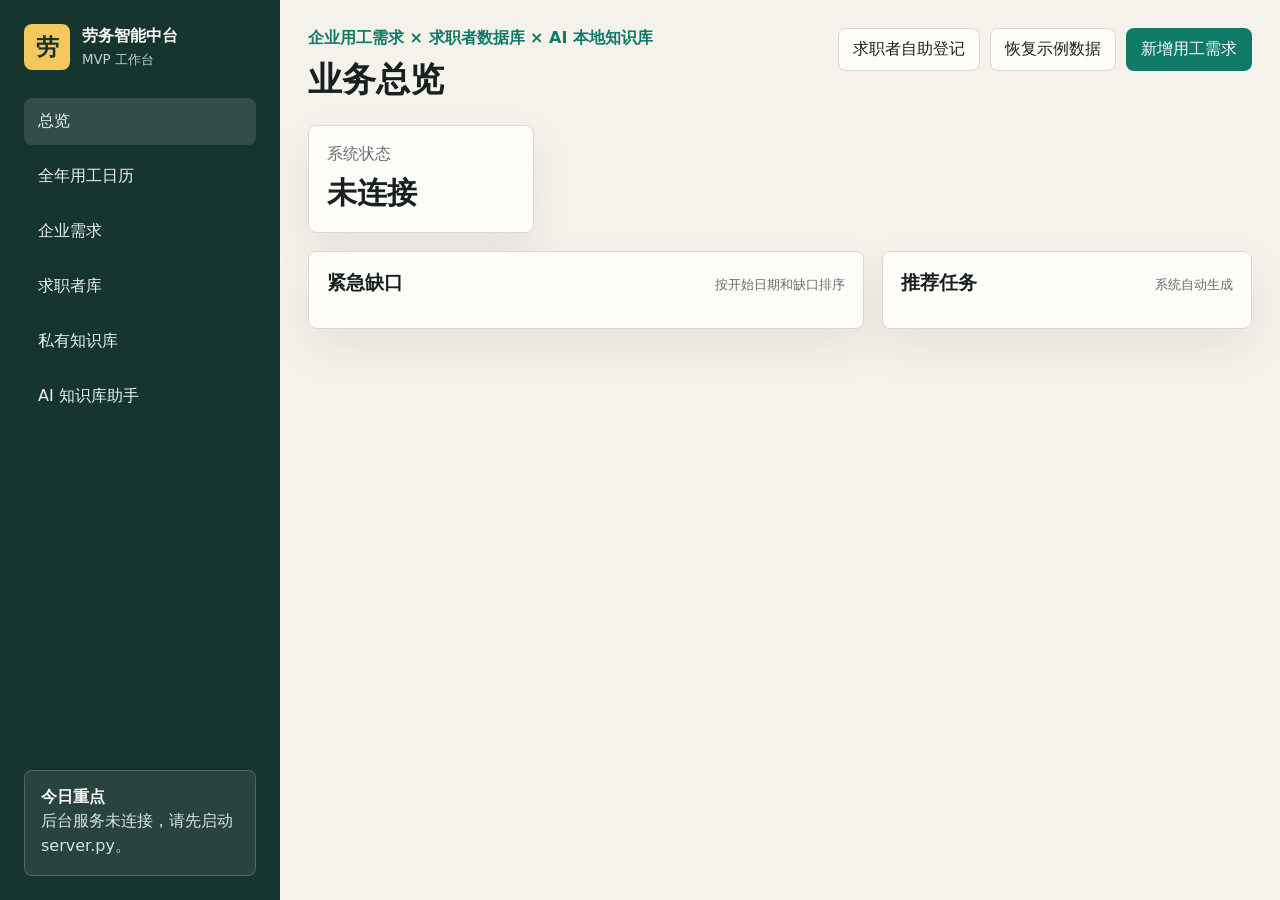
==== index.html @ 11613bfa "Add private knowledge base phase one and two" ====
<!doctype html>
<html lang="zh-CN">
<head>
  <meta charset="utf-8">
  <meta name="viewport" content="width=device-width, initial-scale=1">
  <title>劳务中介智能客户服务系统 MVP</title>
  <link rel="stylesheet" href="styles.css">
</head>
<body>
  <aside class="sidebar">
    <div class="brand">
      <span class="brand-mark">劳</span>
      <div>
        <strong>劳务智能中台</strong>
        <small>MVP 工作台</small>
      </div>
    </div>
    <nav class="nav" aria-label="主导航">
      <button class="nav-item active" data-view="dashboard">总览</button>
      <button class="nav-item" data-view="calendar">全年用工日历</button>
      <button class="nav-item" data-view="demands">企业需求</button>
      <button class="nav-item" data-view="workers">求职者库</button>
      <button class="nav-item" data-view="knowledge">私有知识库</button>
      <button class="nav-item" data-view="assistant">AI 知识库助手</button>
    </nav>
    <div class="side-note">
      <strong>今日重点</strong>
      <p id="sideSummary">正在整理业务数据...</p>
    </div>
  </aside>

  <main class="app">
    <header class="topbar">
      <div>
        <p class="eyebrow">企业用工需求 × 求职者数据库 × AI 本地知识库</p>
        <h1 id="pageTitle">业务总览</h1>
      </div>
      <div class="top-actions">
        <a class="ghost link-button" href="applicant.html" target="_blank">求职者自助登记</a>
        <button class="ghost" id="resetDemo">恢复示例数据</button>
        <button class="primary" data-open-modal="demandModal">新增用工需求</button>
      </div>
    </header>

    <section class="view active" id="dashboard">
      <div class="metrics" id="metrics"></div>
      <div class="layout two-col">
        <section class="panel">
          <div class="panel-head">
            <h2>紧急缺口</h2>
            <span>按开始日期和缺口排序</span>
          </div>
          <div id="urgentList" class="list"></div>
        </section>
        <section class="panel">
          <div class="panel-head">
            <h2>推荐任务</h2>
            <span>系统自动生成</span>
          </div>
          <div id="taskList" class="list"></div>
        </section>
      </div>
    </section>

    <section class="view" id="calendar">
      <div class="toolbar">
        <label>
          年份
          <select id="yearSelect"></select>
        </label>
        <label>
          企业
          <select id="companyFilter"></select>
        </label>
        <label>
          用工类型
          <select id="typeFilter">
            <option value="all">全部</option>
            <option value="长期工">长期工</option>
            <option value="短期工">短期工</option>
            <option value="日结工">日结工</option>
            <option value="季节工">季节工</option>
          </select>
        </label>
      </div>
      <div class="calendar-grid" id="calendarGrid"></div>
    </section>

    <section class="view" id="demands">
      <div class="toolbar split">
        <input id="demandSearch" type="search" placeholder="搜索企业、岗位、地点">
        <button class="primary" data-open-modal="demandModal">新增用工需求</button>
      </div>
      <div class="table-wrap">
        <table>
          <thead>
            <tr>
              <th>企业</th>
              <th>岗位</th>
              <th>时间</th>
              <th>人数</th>
              <th>缺口</th>
              <th>薪资</th>
              <th>状态</th>
              <th>推荐</th>
            </tr>
          </thead>
          <tbody id="demandTable"></tbody>
        </table>
      </div>
    </section>

    <section class="view" id="workers">
      <div class="toolbar split">
        <input id="workerSearch" type="search" placeholder="搜索姓名、标签、地区">
        <button class="primary" data-open-modal="workerModal">新增求职者</button>
      </div>
      <div class="worker-grid" id="workerGrid"></div>
    </section>

    <section class="view" id="knowledge">
      <div class="toolbar split">
        <input id="knowledgeSearch" type="search" placeholder="搜索企业规则、岗位、求职者画像、标签">
        <button class="ghost" id="rebuildKnowledge">重建知识库索引</button>
      </div>
      <div class="metrics" id="knowledgeMetrics"></div>
      <div class="layout two-col">
        <section class="panel">
          <div class="panel-head">
            <h2>知识条目</h2>
            <span>由企业需求、求职者登记、业务维护自动沉淀</span>
          </div>
          <div id="knowledgeList" class="list"></div>
        </section>
        <section class="panel">
          <div class="panel-head">
            <h2>半智能洞察</h2>
            <span>不用大模型，基于规则自动生成</span>
          </div>
          <div id="insightList" class="knowledge"></div>
        </section>
      </div>
    </section>

    <section class="view" id="assistant">
      <div class="assistant-layout">
        <section class="panel chat-panel">
          <div class="panel-head">
            <h2>AI 本地知识库助手</h2>
            <span>原型版：基于本地业务数据回答</span>
          </div>
          <div class="quick-prompts">
            <button data-question="下个月有哪些企业缺短期工？">下个月短期工</button>
            <button data-question="哪些岗位适合暑假工？">暑假工岗位</button>
            <button data-question="哪些求职者适合夜班岗位？">夜班人选</button>
            <button data-question="帮我生成一段招聘文案">招聘文案</button>
          </div>
          <div class="chat-log" id="chatLog"></div>
          <form class="chat-form" id="chatForm">
            <input id="chatInput" autocomplete="off" placeholder="例如：张三适合推荐到哪个企业？">
            <button class="primary" type="submit">询问</button>
          </form>
        </section>
        <section class="panel">
          <div class="panel-head">
            <h2>知识库摘要</h2>
            <span>自动从业务数据生成</span>
          </div>
          <div id="knowledgeSummary" class="knowledge"></div>
        </section>
      </div>
    </section>
  </main>

  <dialog id="demandModal">
    <form method="dialog" class="modal-card" id="demandForm">
      <header>
        <h2>新增企业用工需求</h2>
        <button type="button" data-close-modal="demandModal" class="icon-btn" aria-label="关闭">×</button>
      </header>
      <div class="form-grid">
        <label>企业名称<input name="company" required placeholder="如：华东电子厂"></label>
        <label>岗位名称<input name="role" required placeholder="如：包装工"></label>
        <label>用工类型<select name="type"><option>长期工</option><option>短期工</option><option>日结工</option><option>季节工</option></select></label>
        <label>工作地点<input name="location" required placeholder="如：苏州昆山"></label>
        <label>开始日期<input name="start" type="date" required></label>
        <label>结束日期<input name="end" type="date"></label>
        <label>需求人数<input name="headcount" type="number" min="1" required value="20"></label>
        <label>已报名<input name="signed" type="number" min="0" value="0"></label>
        <label>薪资<input name="salary" required placeholder="如：22元/小时"></label>
        <label>年龄要求<input name="age" placeholder="如：18-45岁"></label>
      </div>
      <label>岗位要求与备注<textarea name="notes" placeholder="夜班、住宿、体检、集合地点等"></textarea></label>
      <footer>
        <button type="button" data-close-modal="demandModal" class="ghost">取消</button>
        <button class="primary" value="default">保存需求</button>
      </footer>
    </form>
  </dialog>

  <dialog id="workerModal">
    <form method="dialog" class="modal-card" id="workerForm">
      <header>
        <h2>新增求职者</h2>
        <button type="button" data-close-modal="workerModal" class="icon-btn" aria-label="关闭">×</button>
      </header>
      <div class="form-grid">
        <label>姓名<input name="name" required></label>
        <label>手机号<input name="phone" placeholder="求职者联系电话"></label>
        <label>性别<select name="gender"><option value="">未填写</option><option>男</option><option>女</option></select></label>
        <label>年龄<input name="age" type="number" min="16" max="65"></label>
        <label>所在地区<input name="location" required></label>
        <label>可到岗时间<input name="available" required placeholder="如：现在可到岗"></label>
        <label>期望岗位<input name="expectedRole" placeholder="如：普工、质检、注塑"></label>
        <label>期望周期<select name="period"><option>长期稳定</option><option>1-3个月</option><option>7-15天</option><option>暑假工</option><option>周末兼职</option></select></label>
        <label>期望薪资<input name="salary" placeholder="如：6000以上"></label>
        <label>稳定性评分<input name="score" type="number" min="0" max="100" value="80"></label>
      </div>
      <label>技能/偏好标签<textarea name="tags" placeholder="用逗号分隔，如：电子厂经验, 接受夜班, 需要住宿"></textarea></label>
      <label>备注<textarea name="note" placeholder="例如：不接受夜班、需要住宿、可周结等"></textarea></label>
      <footer>
        <button type="button" data-close-modal="workerModal" class="ghost">取消</button>
        <button class="primary" value="default">保存求职者</button>
      </footer>
    </form>
  </dialog>

  <script src="app.js"></script>
</body>
</html>
---- styles.css ----
:root {
  --bg: #f5f2eb;
  --surface: #fffdfa;
  --surface-2: #f0f6f4;
  --ink: #18211f;
  --muted: #63706b;
  --line: #ded8ca;
  --primary: #0f7a68;
  --primary-2: #0b5d50;
  --accent: #c7502c;
  --good: #16804f;
  --warn: #b76b12;
  --danger: #b33434;
  --shadow: 0 18px 45px rgba(24, 33, 31, .08);
}

* {
  box-sizing: border-box;
}

body {
  margin: 0;
  min-height: 100vh;
  display: grid;
  grid-template-columns: 280px 1fr;
  color: var(--ink);
  background: var(--bg);
  font-family: "Microsoft YaHei", "PingFang SC", system-ui, sans-serif;
}

button,
input,
select,
textarea {
  font: inherit;
}

button {
  cursor: pointer;
}

.sidebar {
  min-height: 100vh;
  padding: 24px;
  background: #17352f;
  color: #f8fbf8;
  display: flex;
  flex-direction: column;
  gap: 28px;
  position: sticky;
  top: 0;
}

.brand {
  display: flex;
  gap: 12px;
  align-items: center;
}

.brand-mark {
  width: 46px;
  height: 46px;
  border-radius: 8px;
  display: grid;
  place-items: center;
  background: #f6c75b;
  color: #17352f;
  font-weight: 800;
  font-size: 23px;
}

.brand strong,
.brand small {
  display: block;
}

.brand small {
  margin-top: 4px;
  color: #bed2cc;
}

.nav {
  display: grid;
  gap: 8px;
}

.nav-item {
  border: 0;
  border-radius: 8px;
  padding: 13px 14px;
  color: #e9f2ef;
  background: transparent;
  text-align: left;
}

.nav-item.active,
.nav-item:hover {
  background: rgba(255, 255, 255, .12);
}

.side-note {
  margin-top: auto;
  padding: 16px;
  border: 1px solid rgba(255, 255, 255, .18);
  border-radius: 8px;
  background: rgba(255, 255, 255, .08);
}

.side-note p {
  color: #d6e5e0;
  line-height: 1.6;
  margin-bottom: 0;
}

.app {
  padding: 28px;
  min-width: 0;
}

.topbar {
  display: flex;
  justify-content: space-between;
  align-items: flex-start;
  gap: 16px;
  margin-bottom: 22px;
}

.eyebrow {
  color: var(--primary);
  font-weight: 700;
  margin: 0 0 8px;
}

h1,
h2,
p {
  margin-top: 0;
}

h1 {
  margin-bottom: 0;
  font-size: 34px;
}

h2 {
  font-size: 19px;
  margin-bottom: 0;
}

.top-actions,
.toolbar,
.quick-prompts,
.chat-form,
.split {
  display: flex;
  gap: 10px;
  align-items: center;
  flex-wrap: wrap;
}

.primary,
.ghost,
.quick-prompts button,
.icon-btn {
  border: 1px solid transparent;
  border-radius: 8px;
  padding: 10px 14px;
  min-height: 42px;
}

a.link-button {
  display: inline-flex;
  align-items: center;
  text-decoration: none;
}

.primary {
  background: var(--primary);
  color: white;
}

.primary:hover {
  background: var(--primary-2);
}

.ghost,
.quick-prompts button {
  background: var(--surface);
  color: var(--ink);
  border-color: var(--line);
}

.icon-btn {
  width: 40px;
  padding: 0;
  font-size: 24px;
  background: transparent;
}

.view {
  display: none;
}

.view.active {
  display: block;
}

.metrics {
  display: grid;
  grid-template-columns: repeat(4, minmax(150px, 1fr));
  gap: 14px;
  margin-bottom: 18px;
}

.metric,
.panel,
.month-card,
.worker-card {
  background: var(--surface);
  border: 1px solid var(--line);
  border-radius: 8px;
  box-shadow: var(--shadow);
}

.metric {
  padding: 18px;
}

.metric span {
  color: var(--muted);
}

.metric strong {
  display: block;
  margin-top: 8px;
  font-size: 30px;
}

.layout.two-col,
.assistant-layout {
  display: grid;
  grid-template-columns: 1.2fr .8fr;
  gap: 18px;
}

.panel {
  padding: 18px;
}

.panel-head {
  display: flex;
  justify-content: space-between;
  gap: 12px;
  align-items: baseline;
  margin-bottom: 14px;
}

.panel-head span {
  color: var(--muted);
  font-size: 13px;
}

.list {
  display: grid;
  gap: 10px;
}

.item {
  display: grid;
  gap: 7px;
  padding: 12px;
  border: 1px solid var(--line);
  border-radius: 8px;
  background: #fff;
}

.item-top,
.item-meta {
  display: flex;
  justify-content: space-between;
  gap: 10px;
  align-items: center;
}

.item-meta {
  color: var(--muted);
  font-size: 13px;
  flex-wrap: wrap;
}

.badge {
  display: inline-flex;
  align-items: center;
  min-height: 26px;
  padding: 3px 8px;
  border-radius: 999px;
  background: var(--surface-2);
  color: var(--primary-2);
  font-size: 12px;
  font-weight: 700;
  white-space: nowrap;
}

.badge.warn {
  background: #fff3df;
  color: var(--warn);
}

.badge.danger {
  background: #ffe9e9;
  color: var(--danger);
}

.toolbar {
  margin-bottom: 16px;
}

.toolbar label {
  color: var(--muted);
  display: grid;
  gap: 6px;
}

input,
select,
textarea {
  width: 100%;
  border: 1px solid var(--line);
  border-radius: 8px;
  background: #fff;
  padding: 10px 12px;
  color: var(--ink);
}

textarea {
  min-height: 92px;
  resize: vertical;
}

.split {
  justify-content: space-between;
}

.split input {
  max-width: 420px;
}

.calendar-grid {
  display: grid;
  grid-template-columns: repeat(4, minmax(220px, 1fr));
  gap: 14px;
}

.month-card {
  padding: 14px;
  min-height: 185px;
}

.month-title {
  display: flex;
  justify-content: space-between;
  color: var(--primary-2);
  font-weight: 800;
  margin-bottom: 10px;
}

.mini-demand {
  border-left: 4px solid var(--primary);
  padding: 8px 8px 8px 10px;
  background: #f7faf8;
  border-radius: 6px;
  margin-bottom: 8px;
}

.mini-demand strong,
.mini-demand span {
  display: block;
}

.mini-demand span {
  color: var(--muted);
  font-size: 12px;
  margin-top: 4px;
}

.table-wrap {
  overflow: auto;
  background: var(--surface);
  border: 1px solid var(--line);
  border-radius: 8px;
  box-shadow: var(--shadow);
}

table {
  width: 100%;
  border-collapse: collapse;
  min-width: 880px;
}

th,
td {
  padding: 14px 12px;
  border-bottom: 1px solid var(--line);
  text-align: left;
  vertical-align: top;
}

th {
  background: #f2eee3;
  color: #4d5b56;
  font-size: 13px;
}

tr:last-child td {
  border-bottom: 0;
}

.worker-grid {
  display: grid;
  grid-template-columns: repeat(3, minmax(220px, 1fr));
  gap: 14px;
}

.worker-card {
  padding: 16px;
}

.worker-card h3 {
  margin: 0 0 8px;
}

.tags {
  display: flex;
  flex-wrap: wrap;
  gap: 6px;
  margin-top: 12px;
}

.chat-panel {
  min-height: 610px;
  display: flex;
  flex-direction: column;
}

.chat-log {
  flex: 1;
  min-height: 330px;
  display: grid;
  align-content: start;
  gap: 12px;
  padding: 12px;
  border: 1px solid var(--line);
  border-radius: 8px;
  background: #fbf8ef;
  overflow: auto;
}

.bubble {
  max-width: 86%;
  padding: 12px;
  border-radius: 8px;
  background: #fff;
  white-space: pre-wrap;
  line-height: 1.65;
}

.bubble.user {
  justify-self: end;
  background: #dff1ec;
}

.chat-form {
  margin-top: 12px;
}

.chat-form input {
  flex: 1;
}

.knowledge {
  display: grid;
  gap: 12px;
}

.knowledge-block {
  padding: 12px;
  border: 1px solid var(--line);
  border-radius: 8px;
  background: #fff;
}

.knowledge-block strong {
  display: block;
  margin-bottom: 8px;
}

dialog {
  border: 0;
  padding: 0;
  background: transparent;
}

dialog::backdrop {
  background: rgba(20, 29, 27, .45);
}

.modal-card {
  width: min(760px, calc(100vw - 24px));
  padding: 20px;
  background: var(--surface);
  border-radius: 8px;
  box-shadow: 0 24px 80px rgba(0, 0, 0, .28);
}

.public-page {
  display: block;
  min-height: 100vh;
  background: linear-gradient(180deg, #f4f8f5 0%, #f5f2eb 100%);
}

.public-shell {
  width: min(980px, calc(100vw - 32px));
  margin: 0 auto;
  padding: 36px 0 48px;
}

.public-hero {
  display: grid;
  grid-template-columns: 1.1fr .9fr;
  gap: 28px;
  align-items: end;
  margin-bottom: 22px;
}

.public-hero h1 {
  font-size: 36px;
  margin-bottom: 10px;
}

.public-hero p {
  color: var(--muted);
  line-height: 1.7;
  margin-bottom: 0;
}

.public-card {
  background: var(--surface);
  border: 1px solid var(--line);
  border-radius: 8px;
  box-shadow: var(--shadow);
  padding: 22px;
}

.public-form {
  display: grid;
  gap: 18px;
}

.public-form label {
  display: grid;
  gap: 7px;
  color: var(--muted);
}

.public-actions {
  display: flex;
  gap: 12px;
  align-items: center;
  justify-content: flex-end;
}

.success-box {
  display: none;
  padding: 16px;
  border-radius: 8px;
  background: #e5f5ec;
  color: #0d5b38;
  line-height: 1.7;
}

.success-box.show {
  display: block;
}

.modal-card header,
.modal-card footer {
  display: flex;
  justify-content: space-between;
  align-items: center;
  gap: 12px;
}

.modal-card footer {
  justify-content: flex-end;
  margin-top: 18px;
}

.form-grid {
  display: grid;
  grid-template-columns: repeat(2, 1fr);
  gap: 12px;
  margin: 16px 0;
}

.form-grid label,
.modal-card > label {
  display: grid;
  gap: 6px;
  color: var(--muted);
}

@media (max-width: 1100px) {
  body {
    grid-template-columns: 1fr;
  }

  .sidebar {
    min-height: auto;
    position: static;
  }

  .nav {
    grid-template-columns: repeat(5, minmax(120px, 1fr));
    overflow: auto;
  }

  .metrics,
  .calendar-grid,
  .worker-grid,
  .layout.two-col,
  .assistant-layout {
    grid-template-columns: repeat(2, minmax(0, 1fr));
  }
}

@media (max-width: 720px) {
  .app,
  .sidebar {
    padding: 18px;
  }

  .topbar,
  .public-hero,
  .layout.two-col,
  .assistant-layout,
  .metrics,
  .calendar-grid,
  .worker-grid,
  .form-grid {
    grid-template-columns: 1fr;
    display: grid;
  }

  .top-actions,
  .split,
  .chat-form {
    align-items: stretch;
  }

  h1 {
    font-size: 27px;
  }
}
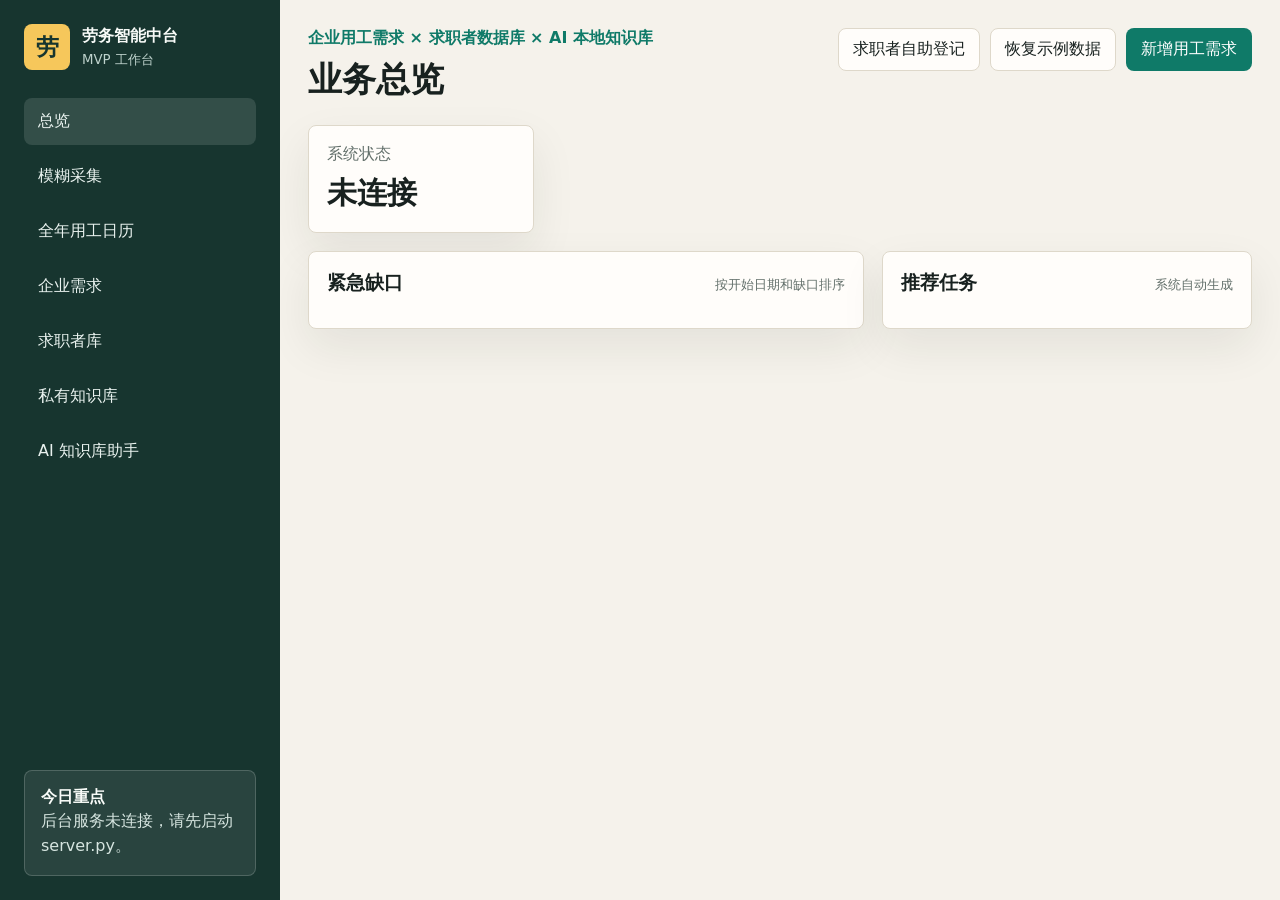
==== commit a635edda: "Add fuzzy demand collection workflow" ====
--- a/index.html
+++ b/index.html
@@ -17,6 +17,7 @@
     </div>
     <nav class="nav" aria-label="主导航">
       <button class="nav-item active" data-view="dashboard">总览</button>
+      <button class="nav-item" data-view="collector">模糊采集</button>
       <button class="nav-item" data-view="calendar">全年用工日历</button>
       <button class="nav-item" data-view="demands">企业需求</button>
       <button class="nav-item" data-view="workers">求职者库</button>
@@ -60,6 +61,53 @@
           <div id="taskList" class="list"></div>
         </section>
       </div>
+    </section>
+
+    <section class="view" id="collector">
+      <div class="layout two-col">
+        <section class="panel">
+          <div class="panel-head">
+            <h2>模糊输入采集</h2>
+            <span>粘贴微信文字或上传文本文件</span>
+          </div>
+          <div class="collector-form">
+            <label>上传文件
+              <input id="fuzzyFile" type="file" accept=".txt,.md,.csv,.json">
+            </label>
+            <label>整段文字
+              <textarea id="fuzzyText" placeholder="把企业招聘简章、微信群消息、岗位说明整段粘贴到这里"></textarea>
+            </label>
+            <div class="public-actions">
+              <button class="ghost" id="clearFuzzy">清空</button>
+              <button class="primary" id="parseFuzzy">自动识别</button>
+            </div>
+          </div>
+        </section>
+        <section class="panel">
+          <div class="panel-head">
+            <h2>识别说明</h2>
+            <span>第一阶段规则识别</span>
+          </div>
+          <div class="knowledge-block">
+            <strong>可识别内容</strong>
+            企业名称、岗位、用工类型、地点、薪资、年龄、人数、食宿、体检、面试时间等会被整理为待确认需求。
+          </div>
+          <div class="knowledge-block">
+            <strong>导入后沉淀</strong>
+            确认导入后会进入企业需求、全年日历和私有知识库，成为后续推荐和问答依据。
+          </div>
+        </section>
+      </div>
+      <section class="panel collector-results">
+        <div class="panel-head">
+          <h2>待确认结果</h2>
+          <span id="fuzzyCount">暂无识别结果</span>
+        </div>
+        <div id="fuzzyResults" class="list"></div>
+        <div class="public-actions">
+          <button class="primary" id="importFuzzy">确认导入企业需求</button>
+        </div>
+      </section>
     </section>
 
     <section class="view" id="calendar">
--- a/styles.css
+++ b/styles.css
@@ -482,6 +482,34 @@
   gap: 12px;
 }
 
+.collector-form {
+  display: grid;
+  gap: 14px;
+}
+
+.collector-form label {
+  display: grid;
+  gap: 8px;
+  color: var(--muted);
+}
+
+.collector-form textarea {
+  min-height: 260px;
+}
+
+.collector-results {
+  margin-top: 18px;
+}
+
+.fuzzy-card {
+  display: grid;
+  gap: 12px;
+}
+
+.fuzzy-card .form-grid {
+  margin: 0;
+}
+
 .knowledge-block {
   padding: 12px;
   border: 1px solid var(--line);
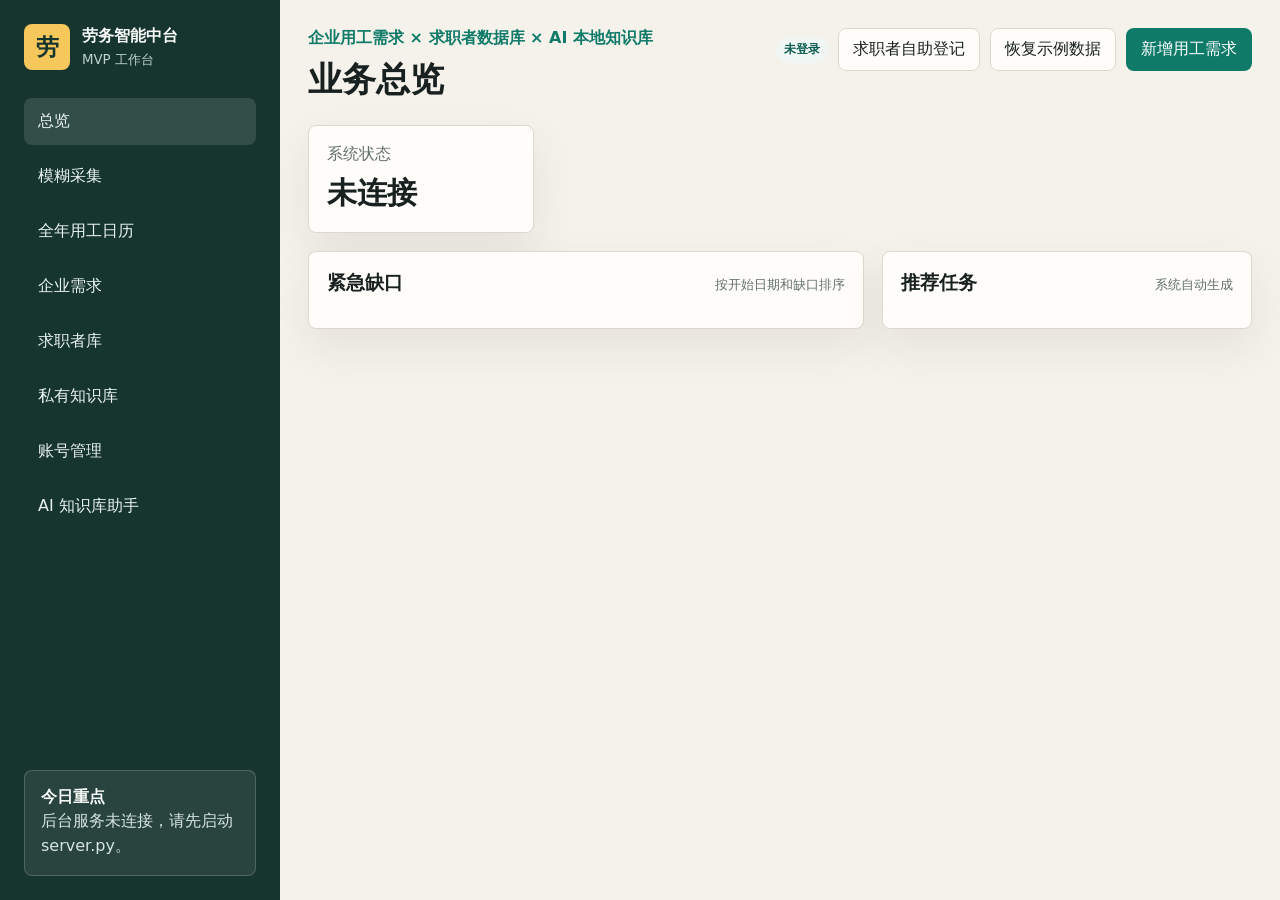
==== commit 13c401a2: "Add accounts and split fuzzy collection" ====
--- a/index.html
+++ b/index.html
@@ -22,6 +22,7 @@
       <button class="nav-item" data-view="demands">企业需求</button>
       <button class="nav-item" data-view="workers">求职者库</button>
       <button class="nav-item" data-view="knowledge">私有知识库</button>
+      <button class="nav-item" data-view="account">账号管理</button>
       <button class="nav-item" data-view="assistant">AI 知识库助手</button>
     </nav>
     <div class="side-note">
@@ -37,6 +38,7 @@
         <h1 id="pageTitle">业务总览</h1>
       </div>
       <div class="top-actions">
+        <span class="badge" id="accountBadge">未登录</span>
         <a class="ghost link-button" href="applicant.html" target="_blank">求职者自助登记</a>
         <button class="ghost" id="resetDemo">恢复示例数据</button>
         <button class="primary" data-open-modal="demandModal">新增用工需求</button>
@@ -69,18 +71,23 @@
           <div class="panel-head">
             <h2>模糊输入采集</h2>
             <span>粘贴微信文字或上传文本文件</span>
+          </div>
+          <div class="collector-tabs">
+            <button type="button" class="collector-tab active" data-fuzzy-kind="demand">企业用工信息</button>
+            <button type="button" class="collector-tab" data-fuzzy-kind="worker">求职者信息</button>
           </div>
           <div class="collector-form">
             <label>上传文件
               <input id="fuzzyFile" type="file" accept=".txt,.md,.csv,.json">
             </label>
             <label>整段文字
-              <textarea id="fuzzyText" placeholder="把企业招聘简章、微信群消息、岗位说明整段粘贴到这里"></textarea>
+              <textarea id="fuzzyText" placeholder="把企业招聘简章、求职者自述、微信群消息整段粘贴到这里"></textarea>
             </label>
             <div class="public-actions">
-              <button class="ghost" id="clearFuzzy">清空</button>
-              <button class="primary" id="parseFuzzy">自动识别</button>
+              <button type="button" class="ghost" id="clearFuzzy">清空</button>
+              <button type="button" class="primary" id="parseFuzzy">自动识别</button>
             </div>
+            <div class="success-box" id="fuzzyStatus"></div>
           </div>
         </section>
         <section class="panel">
@@ -90,11 +97,11 @@
           </div>
           <div class="knowledge-block">
             <strong>可识别内容</strong>
-            企业名称、岗位、用工类型、地点、薪资、年龄、人数、食宿、体检、面试时间等会被整理为待确认需求。
+            企业板块可识别企业名称、岗位、薪资、年龄、人数等；求职者板块可识别姓名、电话、年龄、地区、期望岗位、到岗时间等。
           </div>
           <div class="knowledge-block">
             <strong>导入后沉淀</strong>
-            确认导入后会进入企业需求、全年日历和私有知识库，成为后续推荐和问答依据。
+            企业需求会进入全年日历和岗位知识库；求职者信息会进入人才库和求职者画像知识库。
           </div>
         </section>
       </div>
@@ -105,7 +112,7 @@
         </div>
         <div id="fuzzyResults" class="list"></div>
         <div class="public-actions">
-          <button class="primary" id="importFuzzy">确认导入企业需求</button>
+          <button type="button" class="primary" id="importFuzzy">确认导入企业需求</button>
         </div>
       </section>
     </section>
@@ -190,6 +197,42 @@
       </div>
     </section>
 
+    <section class="view" id="account">
+      <div class="layout two-col">
+        <section class="panel">
+          <div class="panel-head">
+            <h2>企业/业务账号注册</h2>
+            <span>企业账号拥有专属知识库</span>
+          </div>
+          <form class="public-form" id="registerForm">
+            <div class="form-grid">
+              <label>账号<input name="name" required placeholder="登录账号"></label>
+              <label>密码<input name="password" type="password" required></label>
+              <label>账号类型<select name="accountType"><option value="enterprise">企业账号</option><option value="staff">公司业务员</option></select></label>
+              <label>企业名称<input name="company" placeholder="企业账号建议填写"></label>
+              <label>联系电话<input name="phone"></label>
+            </div>
+            <button class="primary" type="submit">注册并登录</button>
+          </form>
+        </section>
+        <section class="panel">
+          <div class="panel-head">
+            <h2>登录</h2>
+            <span id="accountStatus">当前未登录</span>
+          </div>
+          <form class="public-form" id="loginForm">
+            <label>账号<input name="name" required></label>
+            <label>密码<input name="password" type="password" required></label>
+            <div class="public-actions">
+              <button class="ghost" type="button" id="logoutAccount">退出登录</button>
+              <button class="primary" type="submit">登录</button>
+            </div>
+            <div class="success-box" id="accountMessage"></div>
+          </form>
+        </section>
+      </div>
+    </section>
+
     <section class="view" id="assistant">
       <div class="assistant-layout">
         <section class="panel chat-panel">
--- a/styles.css
+++ b/styles.css
@@ -39,6 +39,11 @@
   cursor: pointer;
 }
 
+button:disabled {
+  cursor: not-allowed;
+  opacity: .65;
+}
+
 .sidebar {
   min-height: 100vh;
   padding: 24px;
@@ -487,6 +492,25 @@
   gap: 14px;
 }
 
+.collector-tabs {
+  display: flex;
+  gap: 8px;
+  margin-bottom: 14px;
+}
+
+.collector-tab {
+  border: 1px solid var(--line);
+  border-radius: 8px;
+  background: var(--surface);
+  padding: 10px 14px;
+}
+
+.collector-tab.active {
+  background: var(--primary);
+  color: #fff;
+  border-color: var(--primary);
+}
+
 .collector-form label {
   display: grid;
   gap: 8px;
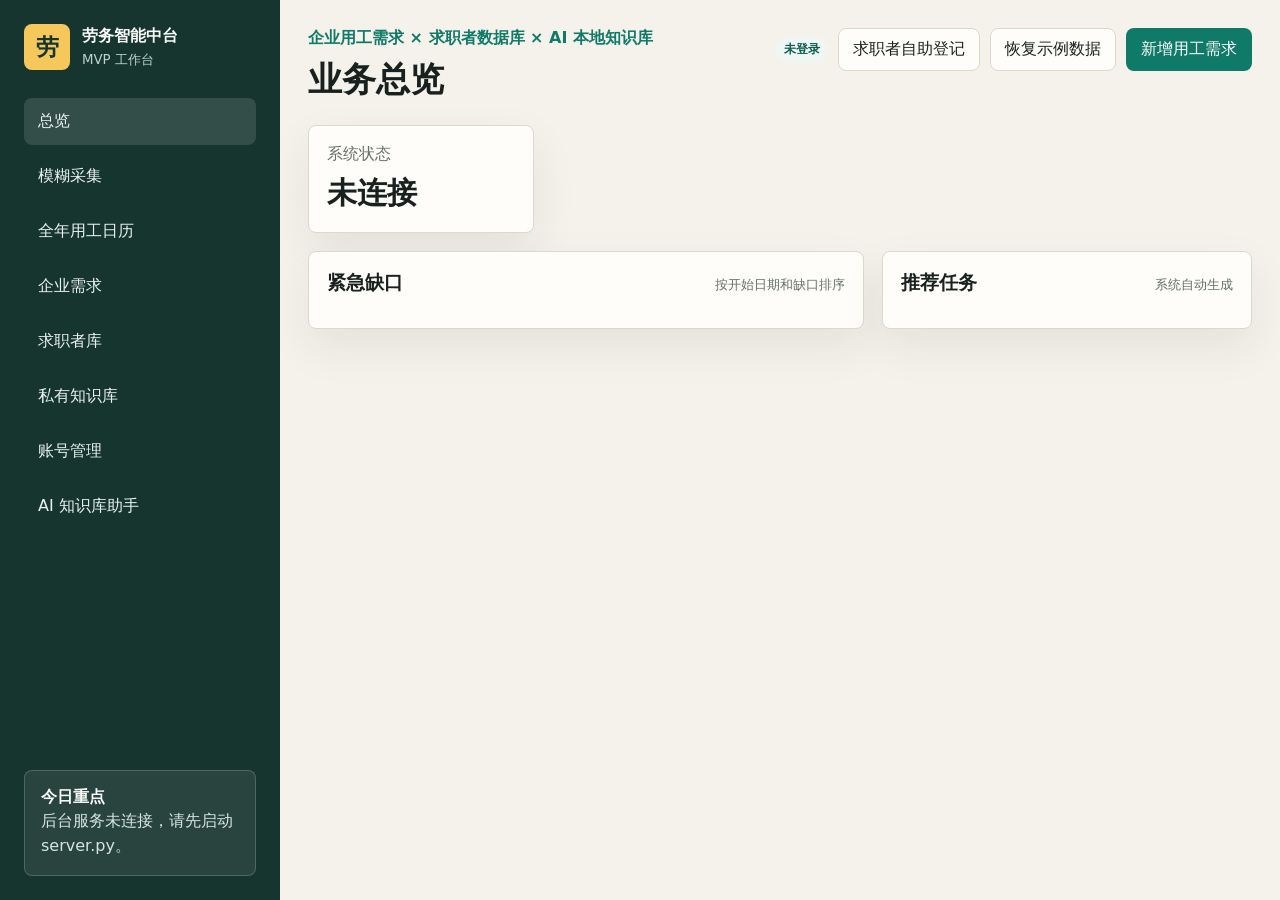
==== commit 55a5afa4: "Support mainstream fuzzy upload formats" ====
--- a/index.html
+++ b/index.html
@@ -78,7 +78,7 @@
           </div>
           <div class="collector-form">
             <label>上传文件
-              <input id="fuzzyFile" type="file" accept=".txt,.md,.csv,.json">
+              <input id="fuzzyFile" type="file" accept=".xlsx,.docx,.csv,.txt,.md,.json">
             </label>
             <label>整段文字
               <textarea id="fuzzyText" placeholder="把企业招聘简章、求职者自述、微信群消息整段粘贴到这里"></textarea>
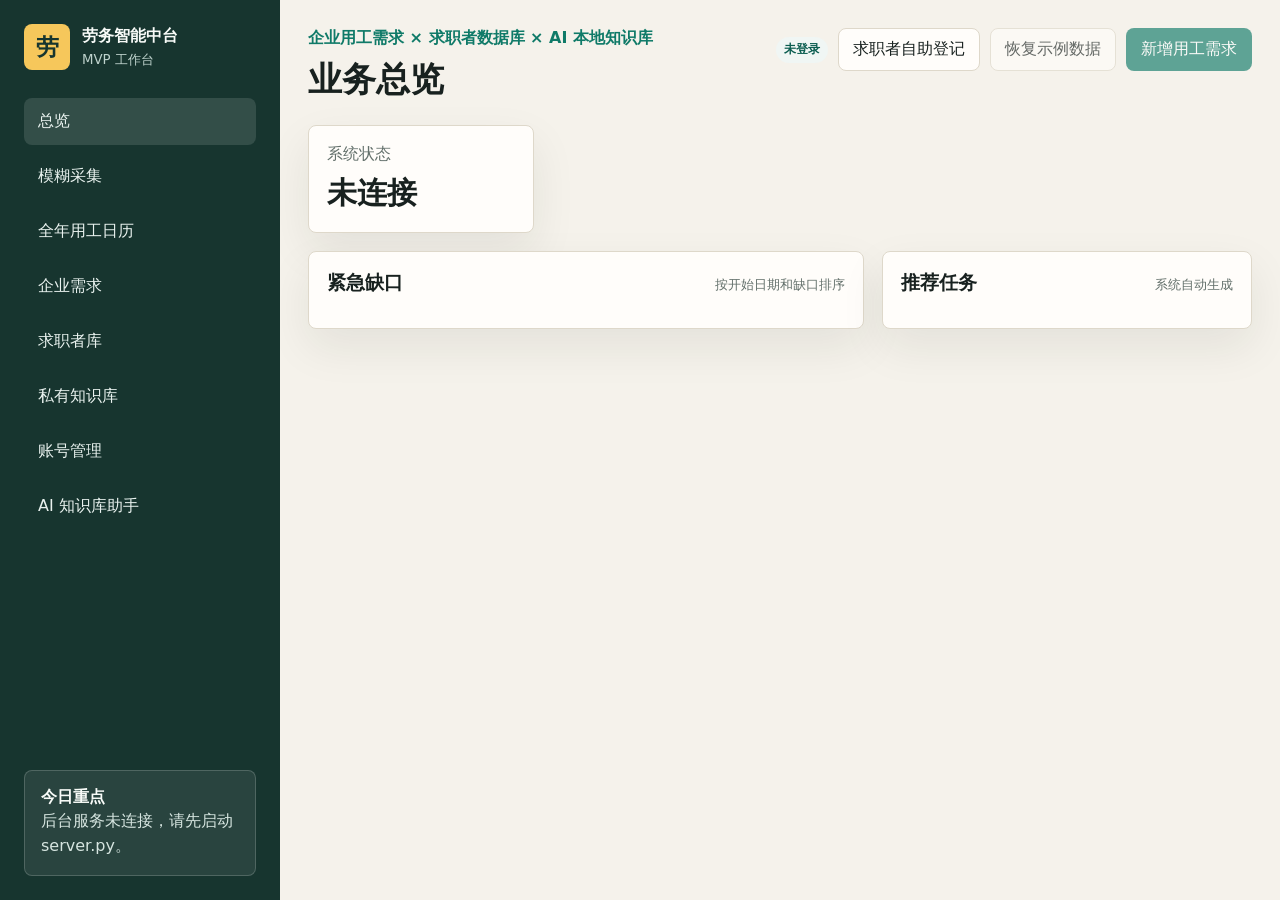
==== commit fd457dad: "Refine account roles and read-only access" ====
--- a/index.html
+++ b/index.html
@@ -40,8 +40,8 @@
       <div class="top-actions">
         <span class="badge" id="accountBadge">未登录</span>
         <a class="ghost link-button" href="applicant.html" target="_blank">求职者自助登记</a>
-        <button class="ghost" id="resetDemo">恢复示例数据</button>
-        <button class="primary" data-open-modal="demandModal">新增用工需求</button>
+        <button class="ghost" id="resetDemo" data-write>恢复示例数据</button>
+        <button class="primary" data-open-modal="demandModal" data-write>新增用工需求</button>
       </div>
     </header>
 
@@ -112,7 +112,7 @@
         </div>
         <div id="fuzzyResults" class="list"></div>
         <div class="public-actions">
-          <button type="button" class="primary" id="importFuzzy">确认导入企业需求</button>
+          <button type="button" class="primary" id="importFuzzy" data-write>确认导入企业需求</button>
         </div>
       </section>
     </section>
@@ -144,7 +144,7 @@
     <section class="view" id="demands">
       <div class="toolbar split">
         <input id="demandSearch" type="search" placeholder="搜索企业、岗位、地点">
-        <button class="primary" data-open-modal="demandModal">新增用工需求</button>
+        <button class="primary" data-open-modal="demandModal" data-write>新增用工需求</button>
       </div>
       <div class="table-wrap">
         <table>
@@ -168,7 +168,7 @@
     <section class="view" id="workers">
       <div class="toolbar split">
         <input id="workerSearch" type="search" placeholder="搜索姓名、标签、地区">
-        <button class="primary" data-open-modal="workerModal">新增求职者</button>
+        <button class="primary" data-open-modal="workerModal" data-write>新增求职者</button>
       </div>
       <div class="worker-grid" id="workerGrid"></div>
     </section>
@@ -176,7 +176,7 @@
     <section class="view" id="knowledge">
       <div class="toolbar split">
         <input id="knowledgeSearch" type="search" placeholder="搜索企业规则、岗位、求职者画像、标签">
-        <button class="ghost" id="rebuildKnowledge">重建知识库索引</button>
+        <button class="ghost" id="rebuildKnowledge" data-write>重建知识库索引</button>
       </div>
       <div class="metrics" id="knowledgeMetrics"></div>
       <div class="layout two-col">
@@ -208,8 +208,8 @@
             <div class="form-grid">
               <label>账号<input name="name" required placeholder="登录账号"></label>
               <label>密码<input name="password" type="password" required></label>
-              <label>账号类型<select name="accountType"><option value="enterprise">企业账号</option><option value="staff">公司业务员</option></select></label>
-              <label>企业名称<input name="company" placeholder="企业账号建议填写"></label>
+              <label>账号角色<select name="role"><option value="owner">老板/管理员</option><option value="sales">业务员</option><option value="dispatcher">调度员</option><option value="service">客服人员</option></select></label>
+              <label>企业名称<input name="company" required placeholder="同一企业名称共享私有知识库"></label>
               <label>联系电话<input name="phone"></label>
             </div>
             <button class="primary" type="submit">注册并登录</button>
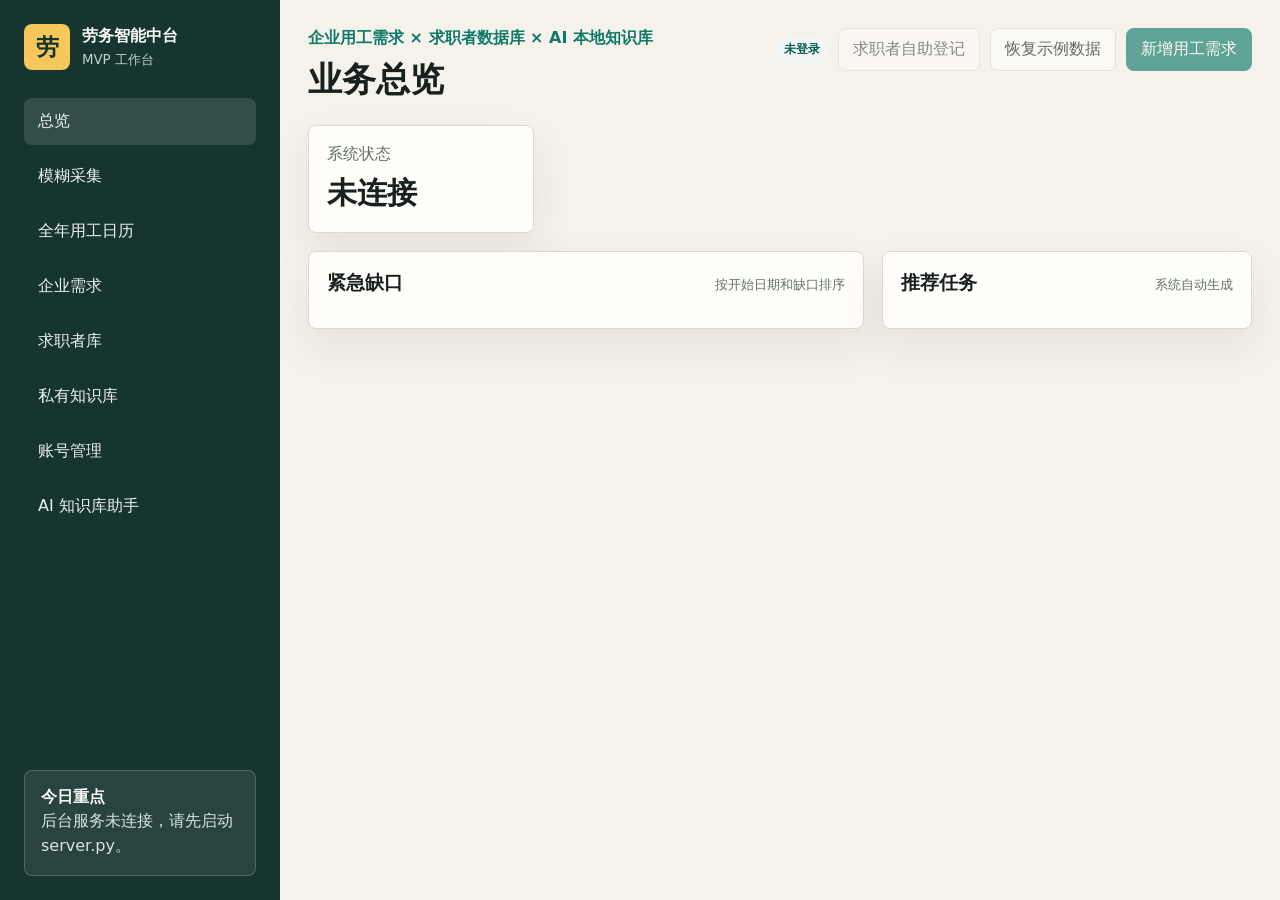
==== commit 0f58298e: "Add applicant relationship management" ====
--- a/index.html
+++ b/index.html
@@ -176,7 +176,12 @@
     <section class="view" id="knowledge">
       <div class="toolbar split">
         <input id="knowledgeSearch" type="search" placeholder="搜索企业规则、岗位、求职者画像、标签">
-        <button class="ghost" id="rebuildKnowledge" data-write>重建知识库索引</button>
+        <div class="top-actions">
+          <button class="ghost" id="newKnowledge" data-write>新增知识</button>
+          <button class="ghost" id="batchEditKnowledge" data-write>批量修改</button>
+          <button class="ghost" id="batchDeleteKnowledge" data-write>批量删除</button>
+          <button class="ghost" id="rebuildKnowledge" data-write>重建知识库索引</button>
+        </div>
       </div>
       <div class="metrics" id="knowledgeMetrics"></div>
       <div class="layout two-col">
@@ -306,6 +311,8 @@
         <label>期望周期<select name="period"><option>长期稳定</option><option>1-3个月</option><option>7-15天</option><option>暑假工</option><option>周末兼职</option></select></label>
         <label>期望薪资<input name="salary" placeholder="如：6000以上"></label>
         <label>稳定性评分<input name="score" type="number" min="0" max="100" value="80"></label>
+        <label>服务状态<select name="status"><option value="new_lead">新线索</option><option value="contacted">已沟通</option><option value="recommended">已推荐</option><option value="interviewed">已面试</option><option value="arrived">已到岗</option><option value="employed">在职</option><option value="left">离职</option><option value="reusable">可再推荐</option></select></label>
+        <label>下次跟进<input name="nextFollowAt" type="date"></label>
       </div>
       <label>技能/偏好标签<textarea name="tags" placeholder="用逗号分隔，如：电子厂经验, 接受夜班, 需要住宿"></textarea></label>
       <label>备注<textarea name="note" placeholder="例如：不接受夜班、需要住宿、可周结等"></textarea></label>
@@ -316,6 +323,87 @@
     </form>
   </dialog>
 
+  <dialog id="workerDetailModal">
+    <div class="modal-card wide-modal">
+      <header>
+        <h2>求职者详情与跟进</h2>
+        <button type="button" data-close-modal="workerDetailModal" class="icon-btn" aria-label="关闭">×</button>
+      </header>
+      <div id="workerDetailBody"></div>
+      <section class="detail-actions">
+        <form class="public-form" id="workerStatusForm">
+          <h3>状态流转</h3>
+          <div class="form-grid">
+            <label>当前状态<select name="status"><option value="new_lead">新线索</option><option value="contacted">已沟通</option><option value="recommended">已推荐</option><option value="interviewed">已面试</option><option value="arrived">已到岗</option><option value="employed">在职</option><option value="left">离职</option><option value="reusable">可再推荐</option></select></label>
+            <label>下次跟进<input name="nextFollowAt" type="date"></label>
+          </div>
+          <label>状态说明<textarea name="note" placeholder="例如：已电话沟通，明天上午确认面试"></textarea></label>
+          <button class="primary" type="submit" data-write>更新状态</button>
+        </form>
+        <form class="public-form" id="followupForm">
+          <h3>新增跟进记录</h3>
+          <div class="form-grid">
+            <label>类型<select name="type"><option>沟通</option><option>面试</option><option>到岗</option><option>回访</option><option>离职</option><option>自动客服</option></select></label>
+            <label>同步状态<select name="status"><option value="">不变更</option><option value="contacted">已沟通</option><option value="recommended">已推荐</option><option value="interviewed">已面试</option><option value="arrived">已到岗</option><option value="employed">在职</option><option value="left">离职</option><option value="reusable">可再推荐</option></select></label>
+            <label>下次跟进<input name="nextFollowAt" type="date"></label>
+          </div>
+          <label>跟进内容<textarea name="content" required placeholder="记录沟通结果、求职意向、问题、下次动作"></textarea></label>
+          <button class="primary" type="submit" data-write>保存跟进</button>
+        </form>
+        <form class="public-form" id="recommendationForm">
+          <h3>记录岗位推荐</h3>
+          <div class="form-grid">
+            <label>推荐岗位<select name="demandId"></select></label>
+            <label>推荐结果<select name="status"><option>已推荐</option><option>已面试</option><option>已到岗</option><option>在职</option><option>离职</option></select></label>
+          </div>
+          <label>推荐备注<textarea name="note" placeholder="例如：已约下午2点面试，需带身份证"></textarea></label>
+          <button class="primary" type="submit" data-write>保存推荐</button>
+        </form>
+      </section>
+    </div>
+  </dialog>
+
+  <dialog id="knowledgeModal">
+    <form method="dialog" class="modal-card" id="knowledgeForm">
+      <header>
+        <h2>维护知识条目</h2>
+        <button type="button" data-close-modal="knowledgeModal" class="icon-btn" aria-label="关闭">×</button>
+      </header>
+      <input type="hidden" name="id">
+      <div class="form-grid">
+        <label>分类<input name="category" required placeholder="如：企业岗位规则"></label>
+        <label>来源<input name="source" placeholder="如：人工维护"></label>
+        <label>可信度<input name="confidence" type="number" min="1" max="100" value="80"></label>
+        <label>标签<input name="tags" placeholder="逗号分隔"></label>
+      </div>
+      <label>标题<input name="title" required></label>
+      <label>内容摘要<textarea name="summary" required></textarea></label>
+      <footer>
+        <button type="button" data-close-modal="knowledgeModal" class="ghost">取消</button>
+        <button class="primary" value="default">保存知识</button>
+      </footer>
+    </form>
+  </dialog>
+
+  <dialog id="knowledgeBatchModal">
+    <form method="dialog" class="modal-card" id="knowledgeBatchForm">
+      <header>
+        <h2>批量修改知识条目</h2>
+        <button type="button" data-close-modal="knowledgeBatchModal" class="icon-btn" aria-label="关闭">×</button>
+      </header>
+      <div class="form-grid">
+        <label>分类<input name="category" placeholder="留空则不修改"></label>
+        <label>来源<input name="source" placeholder="留空则不修改"></label>
+        <label>可信度<input name="confidence" type="number" min="1" max="100" placeholder="留空则不修改"></label>
+        <label>标签<input name="tags" placeholder="留空则不修改"></label>
+      </div>
+      <footer>
+        <button type="button" data-close-modal="knowledgeBatchModal" class="ghost">取消</button>
+        <button class="primary" value="default">确认批量修改</button>
+      </footer>
+    </form>
+  </dialog>
+
   <script src="app.js"></script>
 </body>
 </html>
--- a/styles.css
+++ b/styles.css
@@ -287,6 +287,13 @@
   align-items: center;
 }
 
+.check-row {
+  display: inline-flex;
+  align-items: center;
+  gap: 8px;
+  color: var(--ink);
+}
+
 .item-meta {
   color: var(--muted);
   font-size: 13px;
@@ -564,6 +571,36 @@
   box-shadow: 0 24px 80px rgba(0, 0, 0, .28);
 }
 
+.wide-modal {
+  width: min(1120px, calc(100vw - 24px));
+  max-height: calc(100vh - 36px);
+  overflow: auto;
+}
+
+.detail-grid,
+.detail-actions {
+  display: grid;
+  grid-template-columns: repeat(2, minmax(0, 1fr));
+  gap: 14px;
+  margin-top: 16px;
+}
+
+.detail-actions {
+  align-items: start;
+}
+
+.detail-actions .public-form {
+  padding: 14px;
+  border: 1px solid var(--line);
+  border-radius: 8px;
+  background: #fff;
+}
+
+.detail-actions h3 {
+  margin: 0;
+  font-size: 16px;
+}
+
 .public-page {
   display: block;
   min-height: 100vh;
@@ -695,6 +732,8 @@
   .public-hero,
   .layout.two-col,
   .assistant-layout,
+  .detail-grid,
+  .detail-actions,
   .metrics,
   .calendar-grid,
   .worker-grid,
